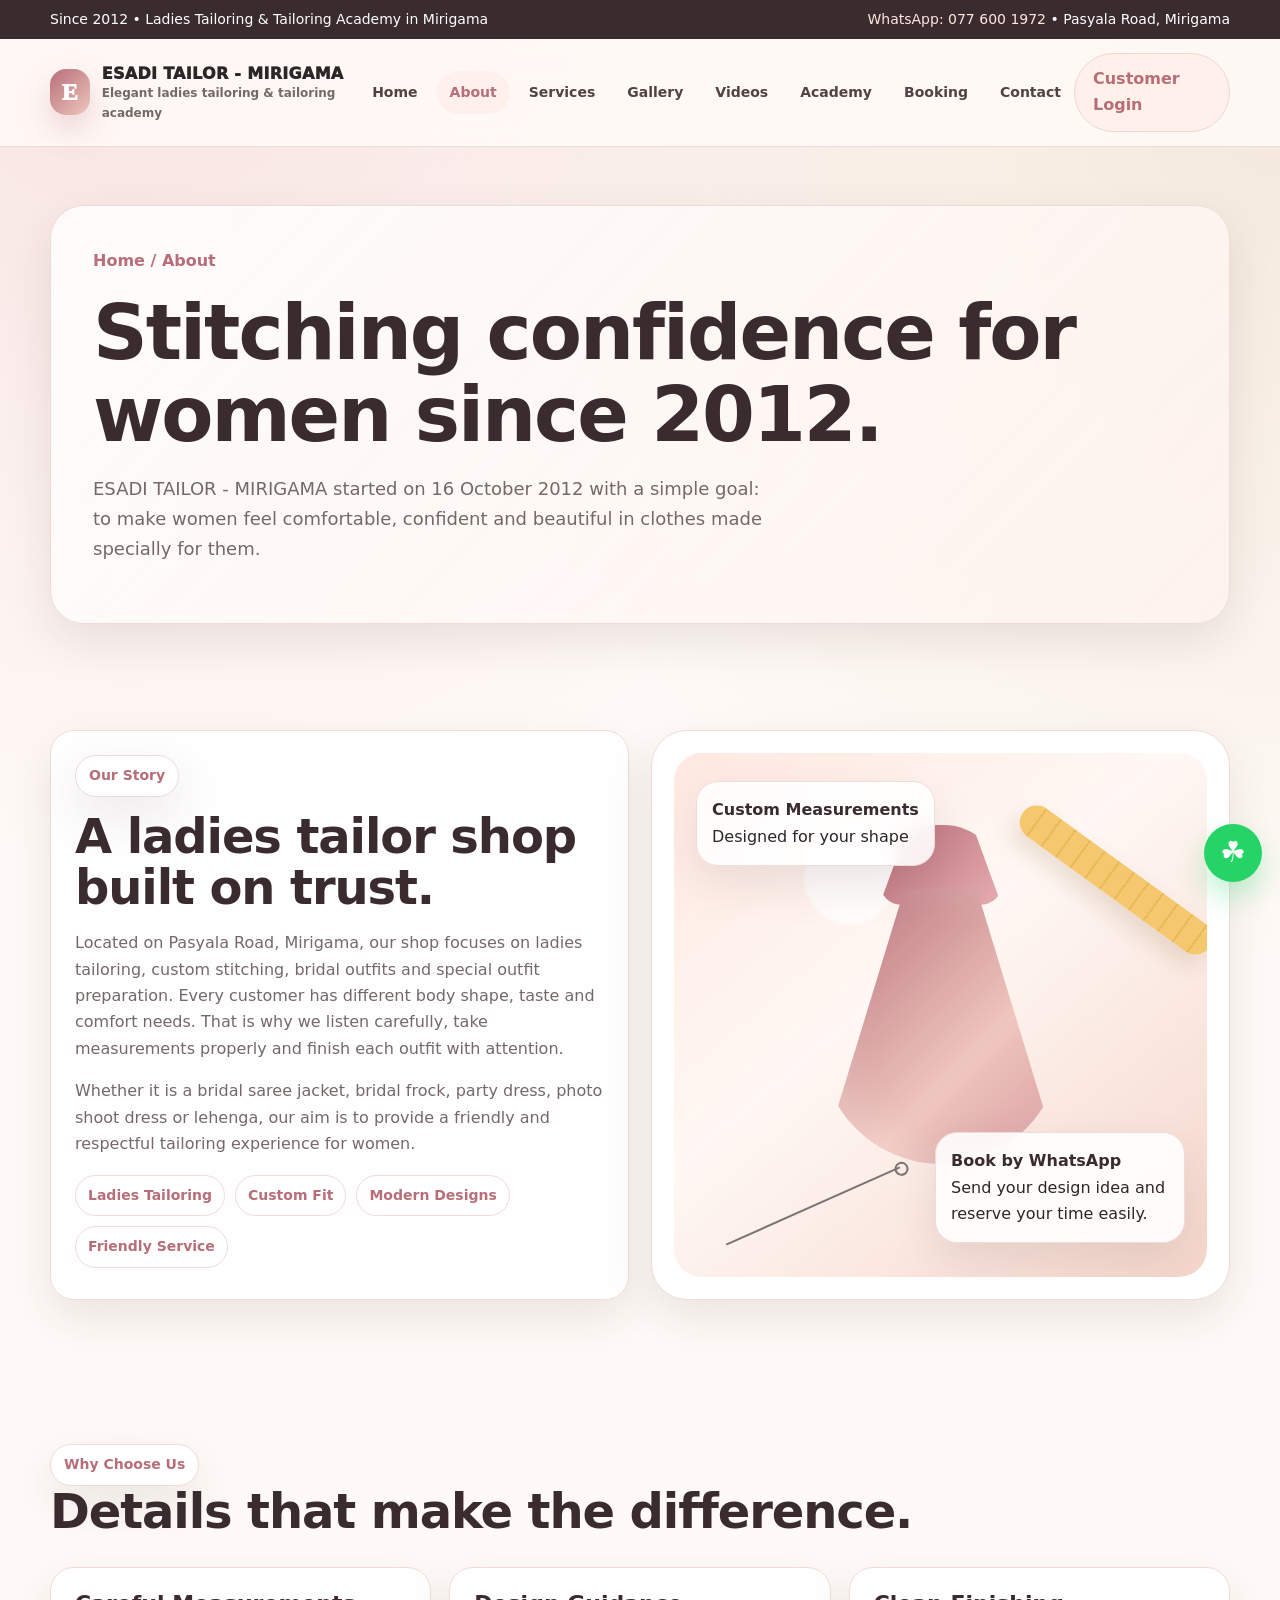
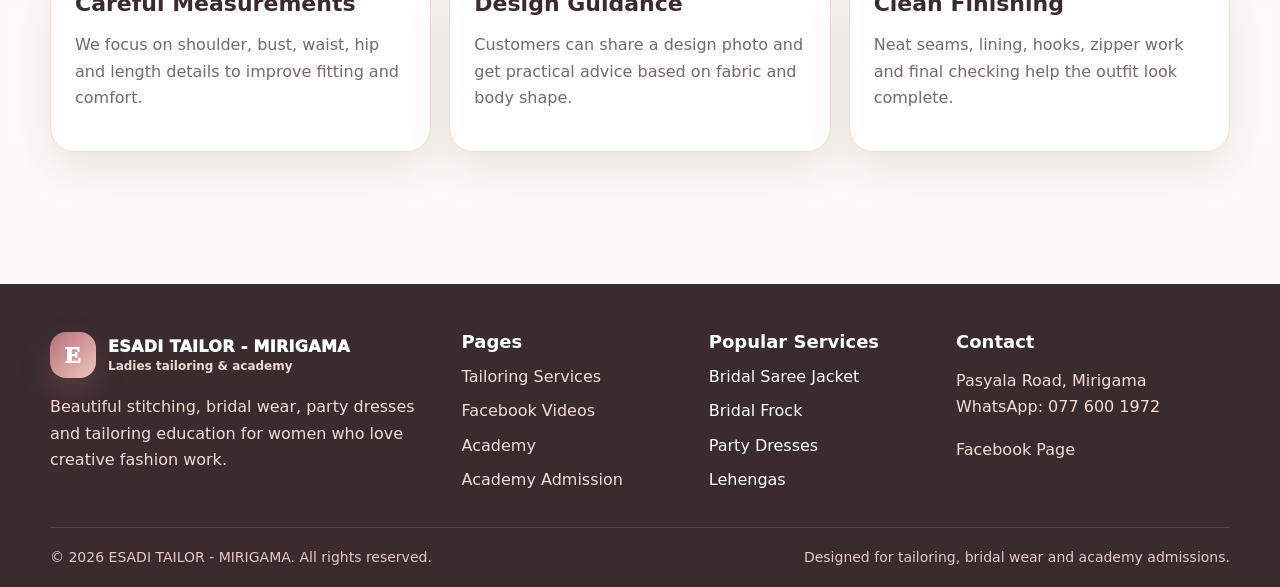
==== about.html @ e60c490e "Add files via upload" ====
<!doctype html>
<html lang="en">
<head>
  <meta charset="utf-8">
  <meta name="viewport" content="width=device-width, initial-scale=1">
  <title>About | ESADI TAILOR - MIRIGAMA</title>
  <meta name="description" content="About Esadi Tailor Mirigama ladies tailor shop.">
  <link rel="stylesheet" href="assets/css/style.css">
</head>
<body>

<div class="topbar">
  <div class="container">
    <span>Since 2012 • Ladies Tailoring & Tailoring Academy in Mirigama</span>
    <span><a data-whatsapp href="#">WhatsApp: 077 600 1972</a> • Pasyala Road, Mirigama</span>
  </div>
</div>
<header class="nav">
  <div class="container nav-inner">
    <a href="index.html" class="logo" aria-label="Esadi Tailor Home">
      <span class="logo-mark">E</span>
      <span>ESADI TAILOR - MIRIGAMA<small>Elegant ladies tailoring & tailoring academy</small></span>
    </a>
    <nav class="nav-links" aria-label="Main navigation">
      <a class="" href="index.html">Home</a>
      <a class="active" href="about.html">About</a>
      <a class="" href="services.html">Services</a>
      <a class="" href="gallery.html">Gallery</a>
      <a class="" href="videos.html">Videos</a>
      <a class="" href="academy.html">Academy</a>
      <a class="" href="booking.html">Booking</a>
      <a class="" href="contact.html">Contact</a>
    </nav>
    <div class="nav-actions">
      <a class="btn btn-soft" data-login href="#">Customer Login</a>
      <button class="menu-btn" aria-label="Open menu">☰</button>
    </div>
  </div>
</header>

<main>
<section class="page-hero"><div class="container"><div class="box"><div class="breadcrumb">Home / About</div><h1>Stitching confidence for women since 2012.</h1><p class="lead">ESADI TAILOR - MIRIGAMA started on 16 October 2012 with a simple goal: to make women feel comfortable, confident and beautiful in clothes made specially for them.</p></div></div></section>
<section class="section"><div class="container grid-2"><div class="card reveal"><span class="kicker">Our Story</span><h2 style="margin-top:14px">A ladies tailor shop built on trust.</h2><p>Located on Pasyala Road, Mirigama, our shop focuses on ladies tailoring, custom stitching, bridal outfits and special outfit preparation. Every customer has different body shape, taste and comfort needs. That is why we listen carefully, take measurements properly and finish each outfit with attention.</p><p>Whether it is a bridal saree jacket, bridal frock, party dress, photo shoot dress or lehenga, our aim is to provide a friendly and respectful tailoring experience for women.</p><div class="badge-row"><span class="badge">Ladies Tailoring</span><span class="badge">Custom Fit</span><span class="badge">Modern Designs</span><span class="badge">Friendly Service</span></div></div><div class="hero-card reveal"><div class="tailor-art"><div class="tape"></div><div class="needle"></div><div class="dress"></div><div class="float-card one"><b>Custom Measurements</b><span>Designed for your shape</span></div><div class="float-card two"><b>Book by WhatsApp</b><span>Send your design idea and reserve your time easily.</span></div></div></div></div></section>
<section class="section"><div class="container"><div class="section-head"><div><span class="kicker">Why Choose Us</span><h2>Details that make the difference.</h2></div></div><div class="grid-3"><div class="card reveal"><h3>Careful Measurements</h3><p>We focus on shoulder, bust, waist, hip and length details to improve fitting and comfort.</p></div><div class="card reveal"><h3>Design Guidance</h3><p>Customers can share a design photo and get practical advice based on fabric and body shape.</p></div><div class="card reveal"><h3>Clean Finishing</h3><p>Neat seams, lining, hooks, zipper work and final checking help the outfit look complete.</p></div></div></div></section>
</main>
<a class="float-whatsapp" data-whatsapp href="#" aria-label="Chat on WhatsApp">☘</a>
<footer class="footer">
  <div class="container">
    <div class="footer-grid">
      <div>
        <div class="logo" style="margin-bottom:14px">
          <span class="logo-mark">E</span>
          <span>ESADI TAILOR - MIRIGAMA<small style="color:#f4d8d2">Ladies tailoring & academy</small></span>
        </div>
        <p>Beautiful stitching, bridal wear, party dresses and tailoring education for women who love creative fashion work.</p>
      </div>
      <div>
        <h3>Pages</h3>
        <ul>
          <li><a href="services.html">Tailoring Services</a></li>
          <li><a href="videos.html">Facebook Videos</a></li>
          <li><a href="academy.html">Academy</a></li>
          <li><a href="academy-admissions.html">Academy Admission</a></li>
        </ul>
      </div>
      <div>
        <h3>Popular Services</h3>
        <ul>
          <li>Bridal Saree Jacket</li>
          <li>Bridal Frock</li>
          <li>Party Dresses</li>
          <li>Lehengas</li>
        </ul>
      </div>
      <div>
        <h3>Contact</h3>
        <p>Pasyala Road, Mirigama<br>WhatsApp: <a data-whatsapp href="#">077 600 1972</a></p>
        <p><a data-facebook href="#" target="_blank">Facebook Page</a></p>
      </div>
    </div>
    <div class="copyright">
      <span>© <span data-year></span> ESADI TAILOR - MIRIGAMA. All rights reserved.</span>
      <span>Designed for tailoring, bridal wear and academy admissions.</span>
    </div>
  </div>
</footer>
<script src="assets/js/main.js"></script>
</body></html>
---- assets/css/style.css ----
:root{
  --bg:#fffaf7; --surface:#fff; --soft:#fff0eb; --text:#2d2627; --muted:#756869;
  --brand:#b76e79; --brand2:#e8b8b8; --gold:#c49a5f; --dark:#392b2e; --line:#efdcd8;
  --shadow:0 18px 45px rgba(55,35,38,.10); --radius:24px; --max:1180px;
}
*{box-sizing:border-box} html{scroll-behavior:smooth}
body{margin:0;font-family:Inter,ui-sans-serif,system-ui,-apple-system,"Segoe UI",Arial,sans-serif;color:var(--text);background:radial-gradient(circle at 10% 0%,rgba(232,184,184,.35),transparent 35%),radial-gradient(circle at 100% 5%,rgba(196,154,95,.18),transparent 35%),var(--bg);line-height:1.65}
a{text-decoration:none;color:inherit} img{max-width:100%;display:block}.container{width:min(var(--max),calc(100% - 36px));margin:auto}
.topbar{background:var(--dark);color:#fff;font-size:14px}.topbar .container{display:flex;justify-content:space-between;gap:14px;padding:8px 0}.topbar a{color:#ffe6df}
.nav{position:sticky;top:0;z-index:50;background:rgba(255,250,247,.9);backdrop-filter:blur(16px);border-bottom:1px solid var(--line)}
.nav-inner{display:flex;align-items:center;justify-content:space-between;padding:14px 0}
.logo{display:flex;align-items:center;gap:12px;font-weight:950;letter-spacing:.3px}.logo small{display:block;color:var(--muted);font-size:12px;font-weight:650;letter-spacing:0;margin-top:-3px}
.logo-mark{width:46px;height:46px;border-radius:16px;background:linear-gradient(135deg,var(--brand),#efc6bd);display:grid;place-items:center;color:white;font-family:Georgia,serif;font-size:24px;box-shadow:0 14px 30px rgba(183,110,121,.28)}
.nav-links{display:flex;align-items:center;gap:6px}.nav-links a{padding:10px 13px;border-radius:999px;font-weight:750;font-size:14px;color:#514244}.nav-links a:hover,.nav-links a.active{background:var(--soft);color:var(--brand)}
.nav-actions{display:flex;align-items:center;gap:10px}.menu-btn{display:none;border:1px solid var(--line);background:#fff;border-radius:14px;padding:9px 12px;font-size:21px}
.btn{display:inline-flex;align-items:center;justify-content:center;gap:8px;border-radius:999px;padding:12px 18px;font-weight:850;border:1px solid transparent;cursor:pointer;transition:.25s}
.btn-primary{background:var(--brand);color:#fff;box-shadow:0 16px 32px rgba(183,110,121,.25)}.btn-primary:hover{background:#a95f6b;transform:translateY(-2px)}
.btn-soft{background:var(--soft);color:var(--brand);border-color:#f2d5ce}.btn-outline{background:#fff;color:var(--dark);border-color:var(--line)}.btn-outline:hover{border-color:var(--brand);color:var(--brand)}
.kicker{display:inline-flex;gap:8px;align-items:center;background:#fff;border:1px solid var(--line);border-radius:999px;padding:8px 13px;color:var(--brand);font-weight:900;box-shadow:var(--shadow);font-size:14px}
h1,h2,h3{line-height:1.08;margin:0;color:var(--dark)} h1{font-size:clamp(42px,6vw,76px);letter-spacing:-2px;margin:18px 0} h2{font-size:clamp(30px,4vw,48px);letter-spacing:-1.1px} h3{font-size:22px}
.lead{font-size:18px;color:var(--muted);max-width:690px}.hero{padding:70px 0 45px}.hero-grid{display:grid;grid-template-columns:1.05fr .95fr;gap:38px;align-items:center}.hero-actions{display:flex;gap:12px;flex-wrap:wrap;margin-top:28px}
.stats{display:grid;grid-template-columns:repeat(3,1fr);gap:12px;margin-top:34px}.stat{background:rgba(255,255,255,.86);border:1px solid var(--line);border-radius:20px;padding:18px;box-shadow:var(--shadow)}.stat b{display:block;color:var(--brand);font-size:27px}
.hero-card{min-height:570px;border-radius:36px;background:#fff;border:1px solid var(--line);padding:22px;box-shadow:var(--shadow);overflow:hidden;position:relative}
.tailor-art{height:100%;min-height:520px;border-radius:28px;position:relative;overflow:hidden;background:radial-gradient(circle at 33% 24%,rgba(255,255,255,.75) 0 8%,transparent 9%),linear-gradient(140deg,#ffe8e1,#fff8f4 43%,#f5d6cb)}
.dress{position:absolute;left:50%;top:47%;transform:translate(-50%,-50%);width:240px;height:350px}.dress:before{content:"";position:absolute;left:50%;top:0;transform:translateX(-50%);width:122px;height:80px;background:linear-gradient(135deg,#ba6e7b,#e6adaf);border-radius:65px 65px 24px 24px;clip-path:polygon(24% 0,76% 0,100% 100%,0 100%)}.dress:after{content:"";position:absolute;left:50%;top:64px;transform:translateX(-50%);width:240px;height:275px;background:linear-gradient(135deg,#b76e79,#efc6bd 62%,#d69aa0);clip-path:polygon(35% 0,65% 0,100% 100%,0 100%);border-radius:0 0 120px 120px;box-shadow:inset 20px 0 40px rgba(255,255,255,.22)}
.tape{position:absolute;right:-24px;top:110px;width:230px;height:34px;border-radius:999px;background:repeating-linear-gradient(90deg,#f5c86f 0 16px,#eab958 16px 18px);transform:rotate(36deg);box-shadow:0 12px 22px rgba(122,84,30,.16)}.needle{position:absolute;left:44px;bottom:70px;width:190px;height:2px;background:#7b7474;transform:rotate(-24deg)}.needle:after{content:"";position:absolute;right:-8px;top:-4px;width:10px;height:10px;border:2px solid #7b7474;border-radius:50%}
.float-card{position:absolute;background:rgba(255,255,255,.88);backdrop-filter:blur(12px);border:1px solid var(--line);border-radius:22px;padding:15px;box-shadow:var(--shadow)}.float-card.one{left:22px;top:28px}.float-card.two{right:22px;bottom:34px;max-width:250px}.float-card b{display:block;color:var(--dark)}
.section{padding:72px 0}.section-head{display:flex;justify-content:space-between;align-items:end;gap:24px;margin-bottom:30px}.section-head p{max-width:560px;color:var(--muted);margin:0}
.grid-3{display:grid;grid-template-columns:repeat(3,1fr);gap:18px}.grid-2{display:grid;grid-template-columns:repeat(2,1fr);gap:22px}.card{background:rgba(255,255,255,.9);border:1px solid var(--line);border-radius:var(--radius);padding:24px;box-shadow:var(--shadow)}.card p{color:var(--muted)}
.service-card{position:relative;overflow:hidden;min-height:230px}.service-card .icon{width:58px;height:58px;border-radius:18px;background:var(--soft);display:grid;place-items:center;font-size:28px;margin-bottom:18px}.service-card:after{content:"";position:absolute;right:-58px;bottom:-62px;width:140px;height:140px;border-radius:50%;background:rgba(183,110,121,.09)}
.banner{background:linear-gradient(135deg,var(--dark),#66484e);color:#fff;border-radius:34px;padding:34px;display:grid;grid-template-columns:1.1fr .9fr;gap:18px;align-items:center;box-shadow:0 22px 55px rgba(59,45,47,.2)}.banner h2{color:#fff}.banner p{color:#ffe7df}
.process{counter-reset:step}.step{position:relative;padding-left:72px}.step:before{counter-increment:step;content:counter(step);position:absolute;left:0;top:0;width:52px;height:52px;border-radius:17px;background:var(--brand);color:#fff;display:grid;place-items:center;font-weight:950;font-size:22px}
.gallery-grid{display:grid;grid-template-columns:repeat(4,1fr);gap:14px}.gallery-item{min-height:250px;border-radius:24px;overflow:hidden;position:relative;background:linear-gradient(135deg,#ffe7df,#fff,#e8c8c2);border:1px solid var(--line);box-shadow:var(--shadow)}.gallery-item.tall{min-height:330px}.gallery-item:before{content:"";position:absolute;inset:20px;border-radius:22px;background:radial-gradient(circle at 50% 18%,rgba(59,45,47,.12) 0 12%,transparent 13%),linear-gradient(135deg,rgba(183,110,121,.36),rgba(216,167,167,.08));clip-path:polygon(35% 10%,65% 10%,92% 88%,8% 88%)}.gallery-item span{position:absolute;left:15px;bottom:15px;background:rgba(255,255,255,.88);padding:8px 12px;border-radius:999px;font-weight:850;color:var(--dark);font-size:14px}
.testimonials{display:grid;grid-template-columns:repeat(3,1fr);gap:18px}.stars{letter-spacing:2px;color:var(--gold);font-weight:950;margin-bottom:10px}.quote{font-size:17px}
.page-hero{padding:58px 0 34px}.page-hero .box{background:linear-gradient(135deg,rgba(255,255,255,.85),rgba(255,243,238,.75));border:1px solid var(--line);border-radius:34px;padding:42px;box-shadow:var(--shadow)}.breadcrumb{font-weight:900;color:var(--brand);margin-bottom:12px}
.booking-wrap{display:grid;grid-template-columns:.86fr 1.14fr;gap:24px;align-items:start}.form{background:#fff;border:1px solid var(--line);border-radius:30px;padding:26px;box-shadow:var(--shadow)}.field{margin-bottom:15px}label{display:block;font-weight:850;margin-bottom:7px;color:var(--dark)}input,select,textarea{width:100%;border:1px solid #eed8d3;background:#fffaf7;border-radius:16px;padding:13px 14px;font:inherit;outline:none;color:var(--text)}input:focus,select:focus,textarea:focus{border-color:var(--brand);box-shadow:0 0 0 4px rgba(183,110,121,.12)}textarea{min-height:120px;resize:vertical}.two-cols{display:grid;grid-template-columns:1fr 1fr;gap:14px}.notice{background:var(--soft);border:1px solid #f2d5ce;color:#6c454b;padding:14px;border-radius:18px;font-size:14px}.checks{display:grid;grid-template-columns:repeat(2,1fr);gap:10px}.check{display:flex;align-items:center;gap:9px;background:#fffaf7;border:1px solid #eed8d3;border-radius:16px;padding:11px;font-weight:750}.check input{width:auto}
.contact-list{display:grid;gap:12px}.contact-item{display:flex;gap:14px;align-items:flex-start}.contact-icon{width:42px;height:42px;border-radius:14px;background:var(--soft);display:grid;place-items:center;font-size:20px;flex:0 0 auto}
.table-like{display:grid;gap:12px}.price-row{display:flex;justify-content:space-between;gap:18px;padding:17px 0;border-bottom:1px solid var(--line)}.price-row:last-child{border-bottom:0}.faq{display:grid;gap:12px}.faq details{background:#fff;border:1px solid var(--line);border-radius:20px;padding:18px;box-shadow:0 10px 24px rgba(70,40,45,.05)}.faq summary{font-weight:900;cursor:pointer}.faq p{color:var(--muted)}
.badge-row{display:flex;gap:10px;flex-wrap:wrap;margin-top:18px}.badge{background:#fff;border:1px solid var(--line);border-radius:999px;padding:8px 12px;font-weight:850;color:var(--brand);font-size:14px}.map-box{min-height:360px;border-radius:28px;background:linear-gradient(135deg,rgba(183,110,121,.08),rgba(201,155,92,.12)),repeating-linear-gradient(45deg,#fff 0 16px,#fff7f3 16px 32px);border:1px solid var(--line);display:grid;place-items:center;text-align:center;padding:24px}
.footer{background:var(--dark);color:#fff;margin-top:60px;padding:48px 0 18px}.footer p,.footer a{color:#f7dcd5}.footer-grid{display:grid;grid-template-columns:1.4fr .8fr .8fr 1fr;gap:28px;margin-bottom:34px}.footer h3{color:#fff;font-size:18px;margin-bottom:12px}.footer ul{list-style:none;padding:0;margin:0;display:grid;gap:8px}.copyright{border-top:1px solid rgba(255,255,255,.12);padding-top:18px;color:#e9c9c2;font-size:14px;display:flex;justify-content:space-between;gap:16px}
.float-whatsapp{position:fixed;right:18px;bottom:18px;z-index:60;width:58px;height:58px;border-radius:50%;background:#25D366;color:#fff;display:grid;place-items:center;font-size:29px;box-shadow:0 14px 30px rgba(37,211,102,.3)}
@media(max-width:950px){.hero-grid,.grid-2,.booking-wrap,.banner,.footer-grid{grid-template-columns:1fr}.grid-3,.testimonials{grid-template-columns:1fr 1fr}.gallery-grid{grid-template-columns:repeat(2,1fr)}.section-head{display:block}}
@media(max-width:760px){.topbar .container{display:block;text-align:center}.nav-links{position:absolute;left:18px;right:18px;top:75px;display:none;flex-direction:column;background:#fff;border:1px solid var(--line);border-radius:22px;padding:12px;box-shadow:var(--shadow)}.nav-links.open{display:flex}.nav-links a{width:100%;text-align:center}.menu-btn{display:block}.nav-actions .btn-soft{display:none}.hero{padding-top:44px}.hero-card{min-height:470px}.tailor-art{min-height:425px}.stats,.grid-3,.testimonials,.two-cols,.checks{grid-template-columns:1fr}.gallery-grid{grid-template-columns:1fr}.footer-grid{grid-template-columns:1fr}.copyright{display:block;text-align:center}.page-hero .box{padding:28px}}


.video-grid{
  display:grid;
  grid-template-columns:repeat(3,1fr);
  gap:18px;
}
.video-card{
  position:relative;
  overflow:hidden;
  min-height:260px;
}
.video-thumb{
  min-height:150px;
  border-radius:20px;
  background:
    radial-gradient(circle at 50% 40%, rgba(255,255,255,.85) 0 18%, transparent 19%),
    linear-gradient(135deg,#ffe7df,#fff4ef,#e7b9b9);
  border:1px solid var(--line);
  display:grid;
  place-items:center;
  margin-bottom:18px;
}
.play-btn{
  width:64px;
  height:64px;
  border-radius:50%;
  background:var(--brand);
  color:#fff;
  display:grid;
  place-items:center;
  font-size:28px;
  box-shadow:0 16px 30px rgba(183,110,121,.25);
}
.course-grid{
  display:grid;
  grid-template-columns:repeat(2,1fr);
  gap:18px;
}
.course-card ul{
  margin:14px 0 0;
  padding-left:20px;
  color:var(--muted);
}
.module-list{
  display:grid;
  gap:12px;
}
.module{
  display:flex;
  gap:14px;
  align-items:flex-start;
  padding:16px;
  background:#fffaf7;
  border:1px solid var(--line);
  border-radius:18px;
}
.module b{
  min-width:34px;
  height:34px;
  border-radius:12px;
  background:var(--brand);
  color:#fff;
  display:grid;
  place-items:center;
}
.academy-strip{
  display:grid;
  grid-template-columns:repeat(4,1fr);
  gap:12px;
}
.academy-strip .stat{
  text-align:center;
}
@media (max-width: 950px){
  .video-grid{grid-template-columns:repeat(2,1fr)}
  .course-grid,.academy-strip{grid-template-columns:1fr 1fr}
}
@media (max-width: 760px){
  .video-grid,.course-grid,.academy-strip{grid-template-columns:1fr}
}
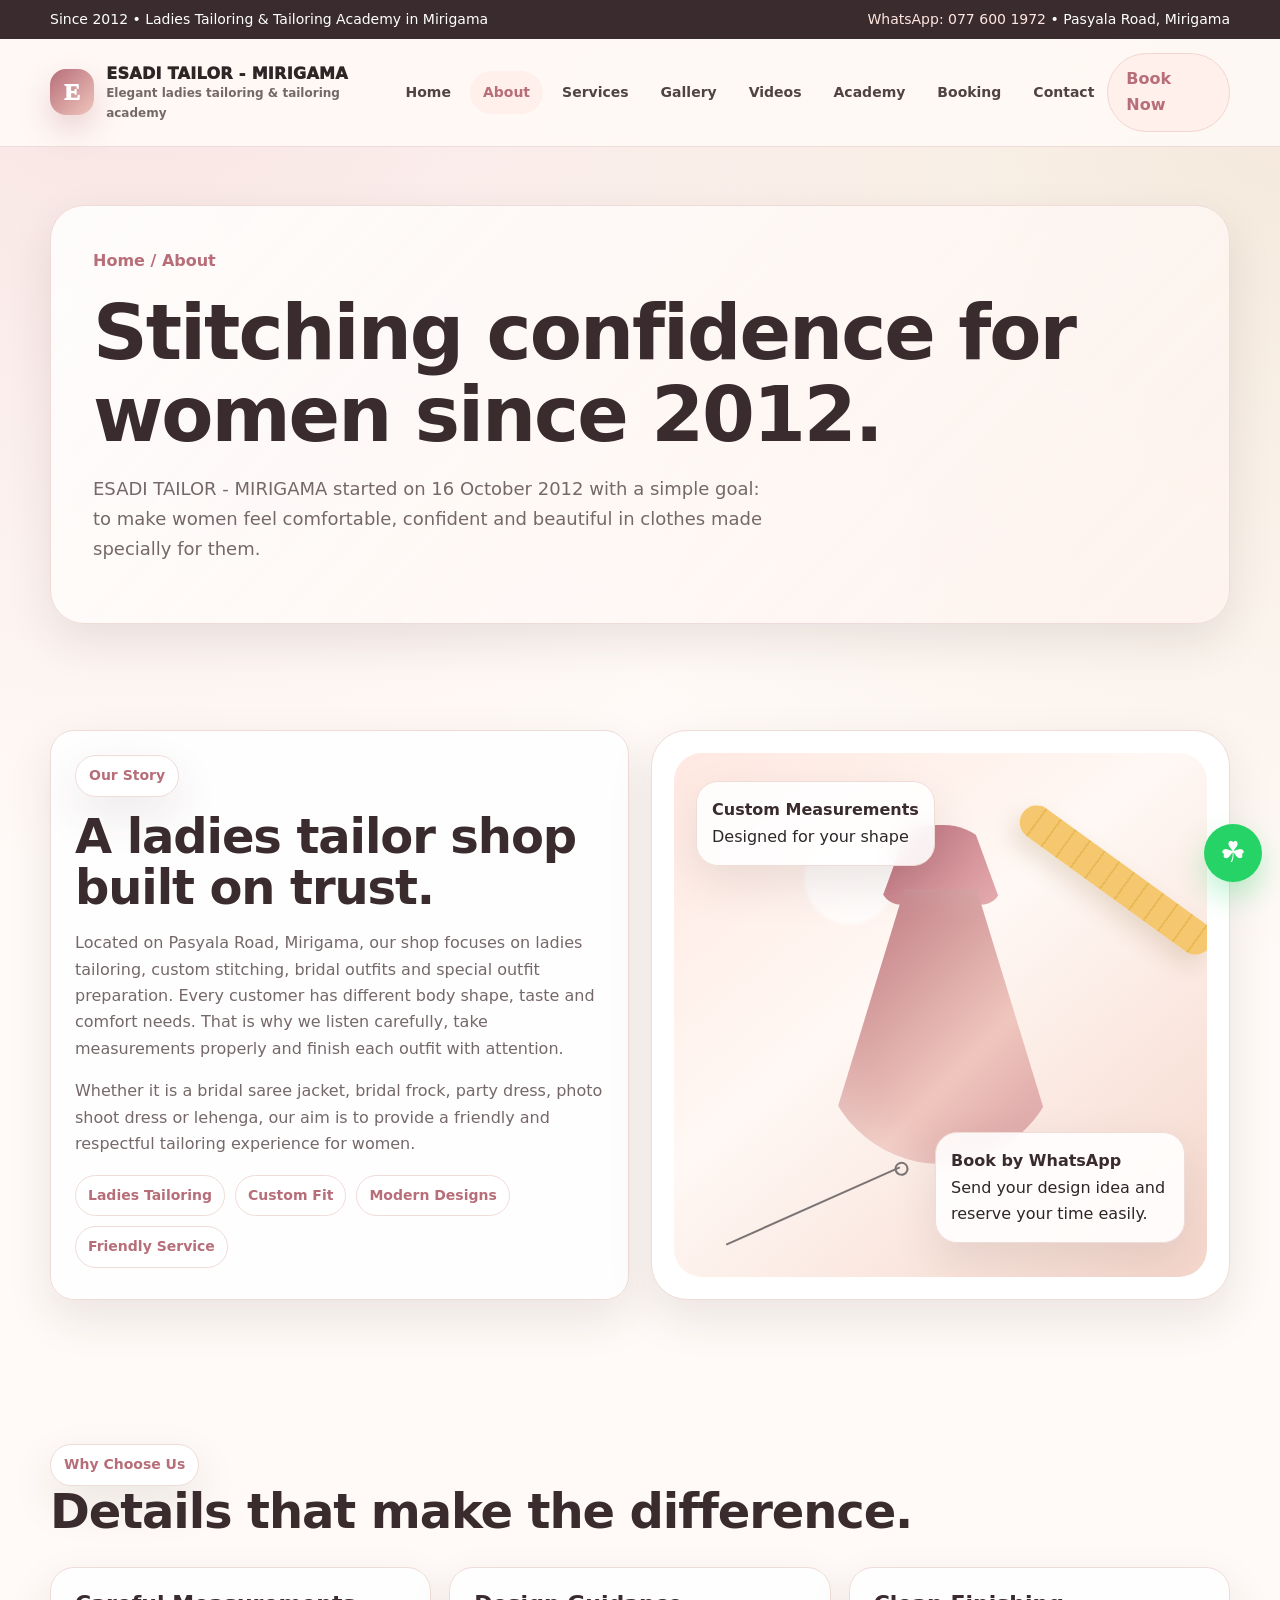
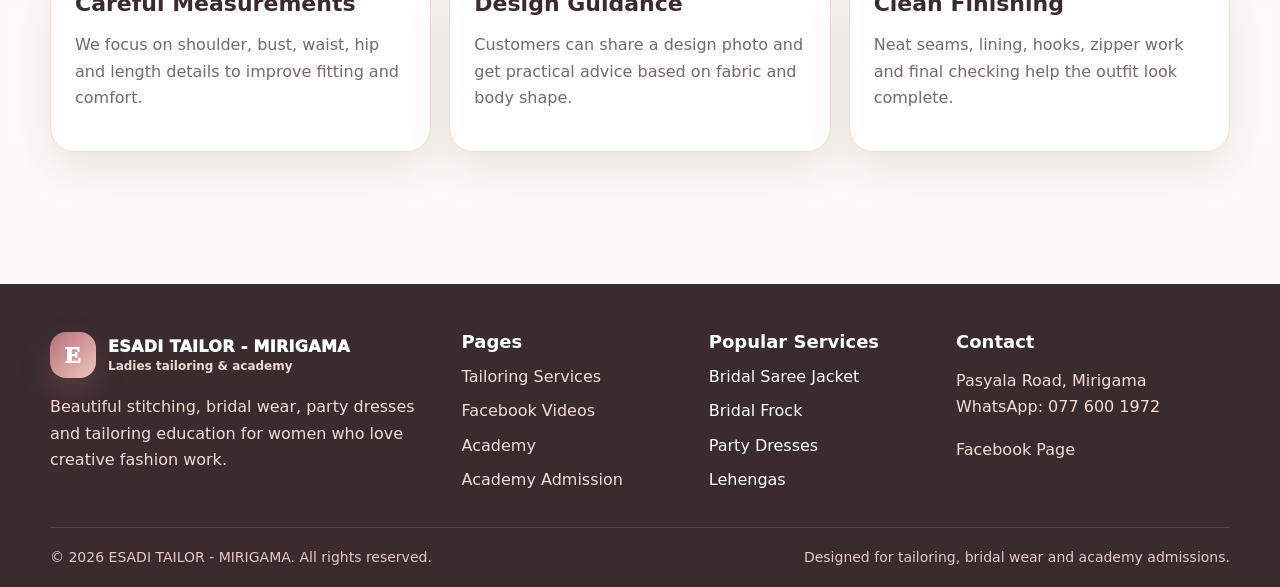
==== commit 36fa6bcb: "Add files via upload" ====
--- a/about.html
+++ b/about.html
@@ -32,7 +32,7 @@
       <a class="" href="contact.html">Contact</a>
     </nav>
     <div class="nav-actions">
-      <a class="btn btn-soft" data-login href="#">Customer Login</a>
+      <a class="btn btn-soft" href="booking.html">Book Now</a>
       <button class="menu-btn" aria-label="Open menu">☰</button>
     </div>
   </div>
